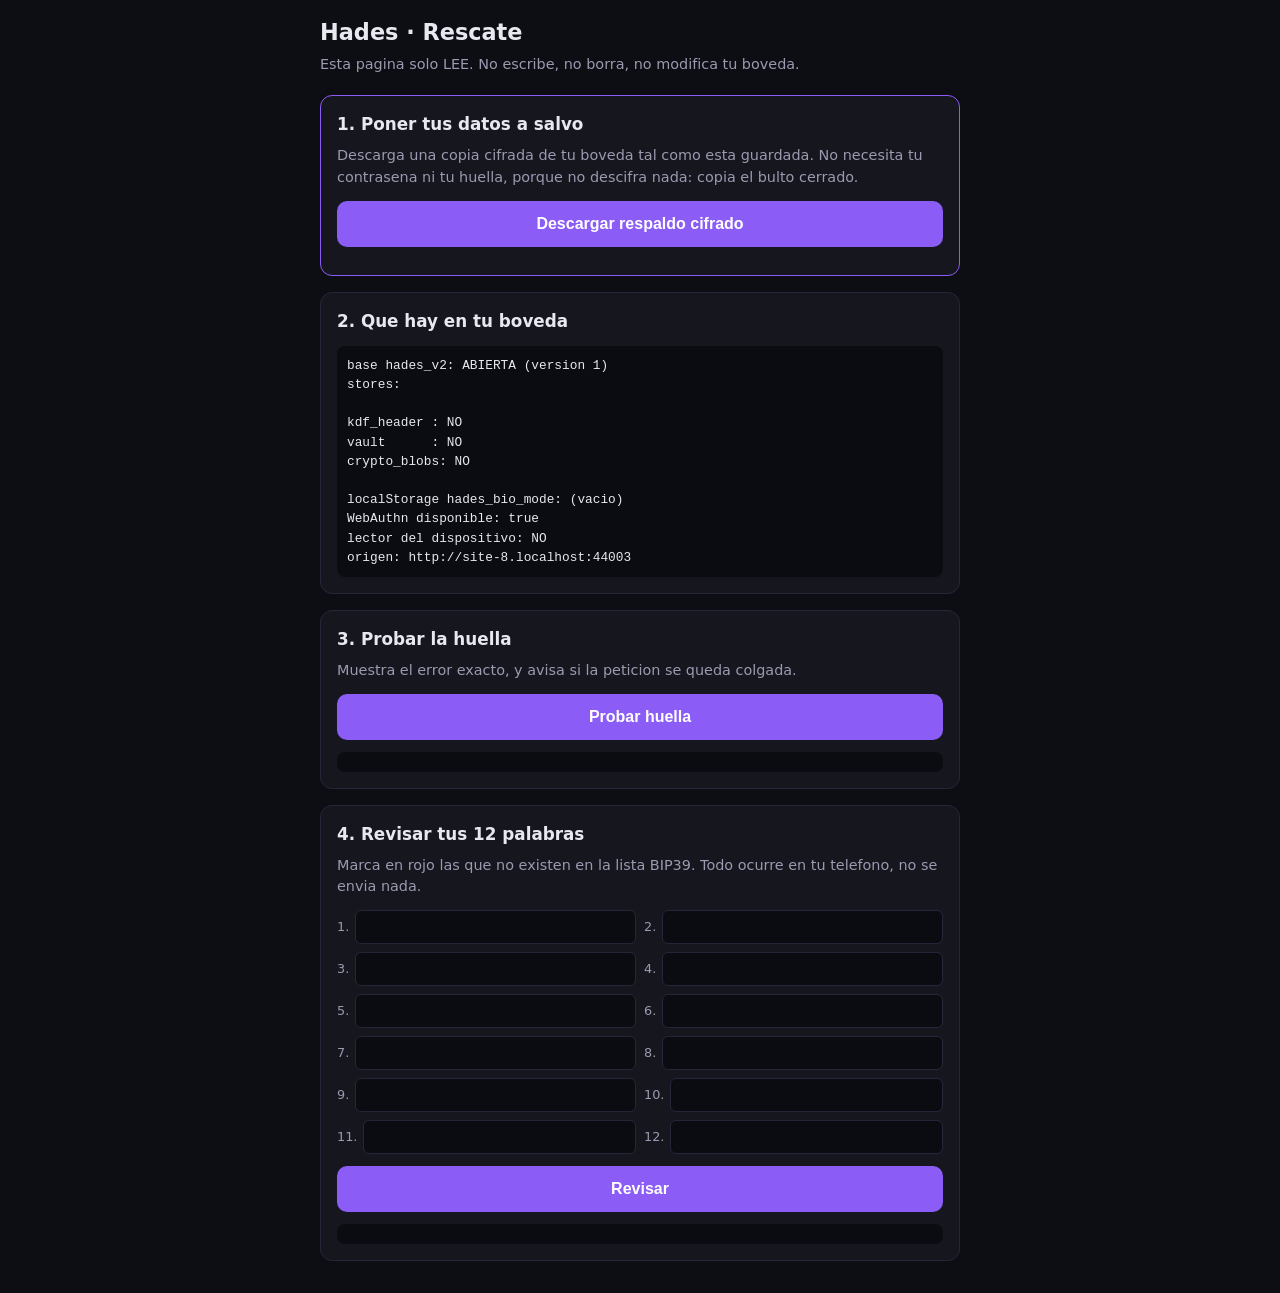
==== diag.html @ 64441386 "Pagina de rescate: respaldo cifrado sin credenciales y diagnostico de WebAuthn diag.html es una pagi" ====
<!DOCTYPE html>
<html lang="es">
<head>
<meta charset="UTF-8" />
<meta name="viewport" content="width=device-width, initial-scale=1.0, viewport-fit=cover" />
<title>Hades · Rescate</title>
<link rel="stylesheet" href="diag.css" />
</head>
<body>
<main>
  <h1>Hades · Rescate</h1>
  <p class="sub">Esta pagina solo LEE. No escribe, no borra, no modifica tu boveda.</p>

  <section class="card urgente">
    <h2>1. Poner tus datos a salvo</h2>
    <p>Descarga una copia cifrada de tu boveda tal como esta guardada. No necesita tu contrasena ni tu huella, porque no descifra nada: copia el bulto cerrado.</p>
    <button id="btn-rescate">Descargar respaldo cifrado</button>
    <p id="rescate-msg" class="msg"></p>
  </section>

  <section class="card">
    <h2>2. Que hay en tu boveda</h2>
    <pre id="estado">Leyendo…</pre>
  </section>

  <section class="card">
    <h2>3. Probar la huella</h2>
    <p>Muestra el error exacto, y avisa si la peticion se queda colgada.</p>
    <button id="btn-huella">Probar huella</button>
    <pre id="huella-msg"></pre>
  </section>

  <section class="card">
    <h2>4. Revisar tus 12 palabras</h2>
    <p>Marca en rojo las que no existen en la lista BIP39. Todo ocurre en tu telefono, no se envia nada.</p>
    <div id="palabras"></div>
    <button id="btn-palabras">Revisar</button>
    <pre id="palabras-msg"></pre>
  </section>
</main>
<script src="diag.js"></script>
</body>
</html>
---- diag.css ----
:root { --bg:#0d0d14; --card:#16161f; --fg:#e8e8f0; --dim:#9a9ab0; --accent:#8b5cf6; --ok:#34d399; --bad:#f87171; }
* { box-sizing: border-box; }
body { margin:0; padding:16px; background:var(--bg); color:var(--fg);
  font-family: system-ui, -apple-system, sans-serif; line-height:1.5; }
main { max-width:640px; margin:0 auto; }
h1 { font-size:1.4rem; margin:0 0 4px; }
h2 { font-size:1.05rem; margin:0 0 8px; }
.sub { color:var(--dim); font-size:.9rem; margin:0 0 20px; }
.card { background:var(--card); border:1px solid #26263a; border-radius:12px; padding:16px; margin-bottom:16px; }
.card.urgente { border-color:var(--accent); }
p { margin:0 0 12px; font-size:.9rem; color:var(--dim); }
button { width:100%; padding:14px; border-radius:10px; border:none; background:var(--accent);
  color:#fff; font-size:1rem; font-weight:600; cursor:pointer; }
button:disabled { opacity:.5; }
pre { white-space:pre-wrap; word-break:break-word; font-size:.8rem; color:var(--fg);
  background:#0b0b12; padding:10px; border-radius:8px; margin:12px 0 0; }
.msg { margin-top:12px; font-size:.9rem; }
.ok { color:var(--ok); } .bad { color:var(--bad); }
#palabras { display:grid; grid-template-columns:repeat(2,1fr); gap:8px; margin-bottom:12px; }
#palabras label { display:flex; align-items:center; gap:6px; font-size:.8rem; color:var(--dim); }
#palabras input { flex:1; min-width:0; padding:8px; border-radius:6px; border:1px solid #26263a;
  background:#0b0b12; color:var(--fg); font-size:.9rem; }
#palabras input.bad { border-color:var(--bad); }
#palabras input.ok { border-color:var(--ok); }
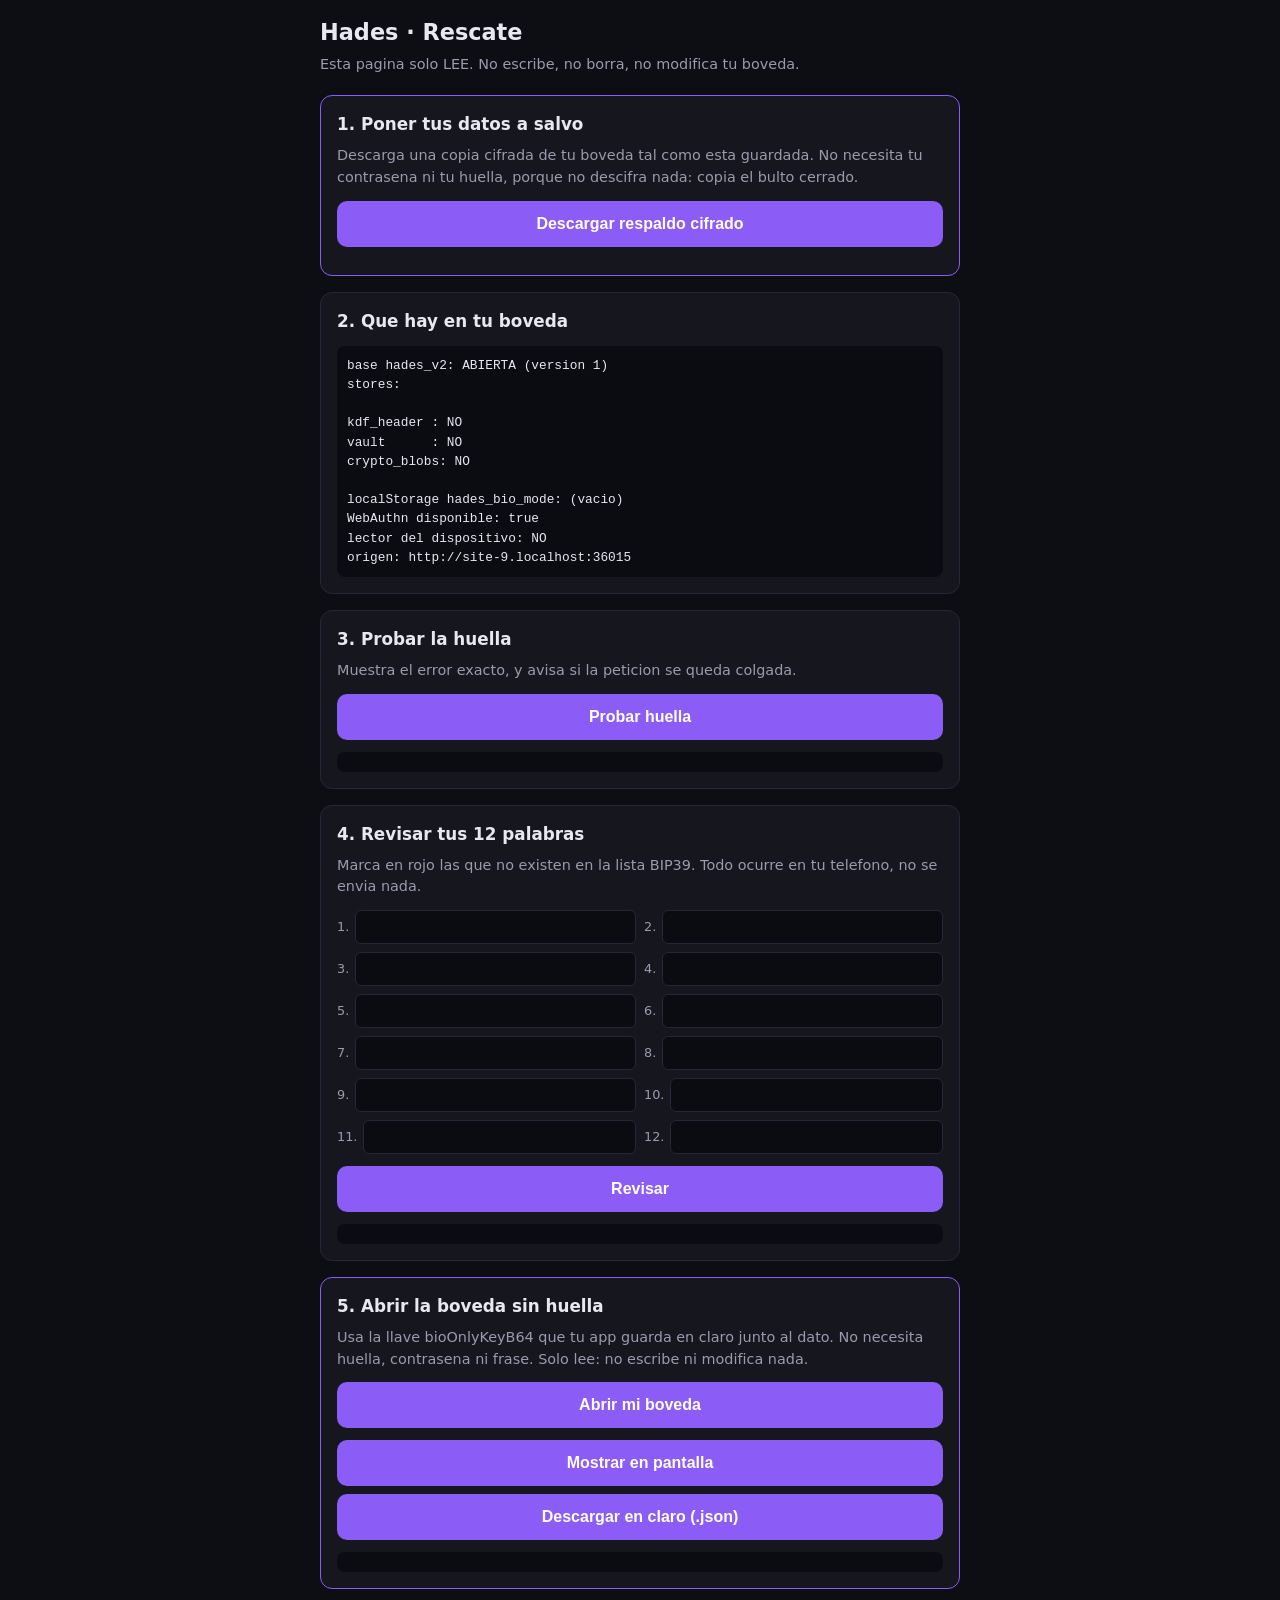
==== commit d2f953a8: "Rescate: abrir la boveda propia con la llave que la app guarda en claro El lector de huella de este " ====
--- a/diag.html
+++ b/diag.html
@@ -37,6 +37,18 @@
     <button id="btn-palabras">Revisar</button>
     <pre id="palabras-msg"></pre>
   </section>
+
+  <section class="card urgente">
+    <h2>5. Abrir la boveda sin huella</h2>
+    <p>Usa la llave bioOnlyKeyB64 que tu app guarda en claro junto al dato. No necesita huella, contrasena ni frase. Solo lee: no escribe ni modifica nada.</p>
+    <button id="btn-abrir">Abrir mi boveda</button>
+    <p id="abrir-msg" class="msg"></p>
+    <div id="acciones" class="oculto">
+      <button id="btn-ver">Mostrar en pantalla</button>
+      <button id="btn-bajar">Descargar en claro (.json)</button>
+    </div>
+    <pre id="lista"></pre>
+  </section>
 </main>
 <script src="diag.js"></script>
 </body>
--- a/diag.css
+++ b/diag.css
@@ -22,3 +22,5 @@
   background:#0b0b12; color:var(--fg); font-size:.9rem; }
 #palabras input.bad { border-color:var(--bad); }
 #palabras input.ok { border-color:var(--ok); }
+.oculto { display:none; }
+#acciones { display:flex; flex-direction:column; gap:8px; margin-top:12px; }
